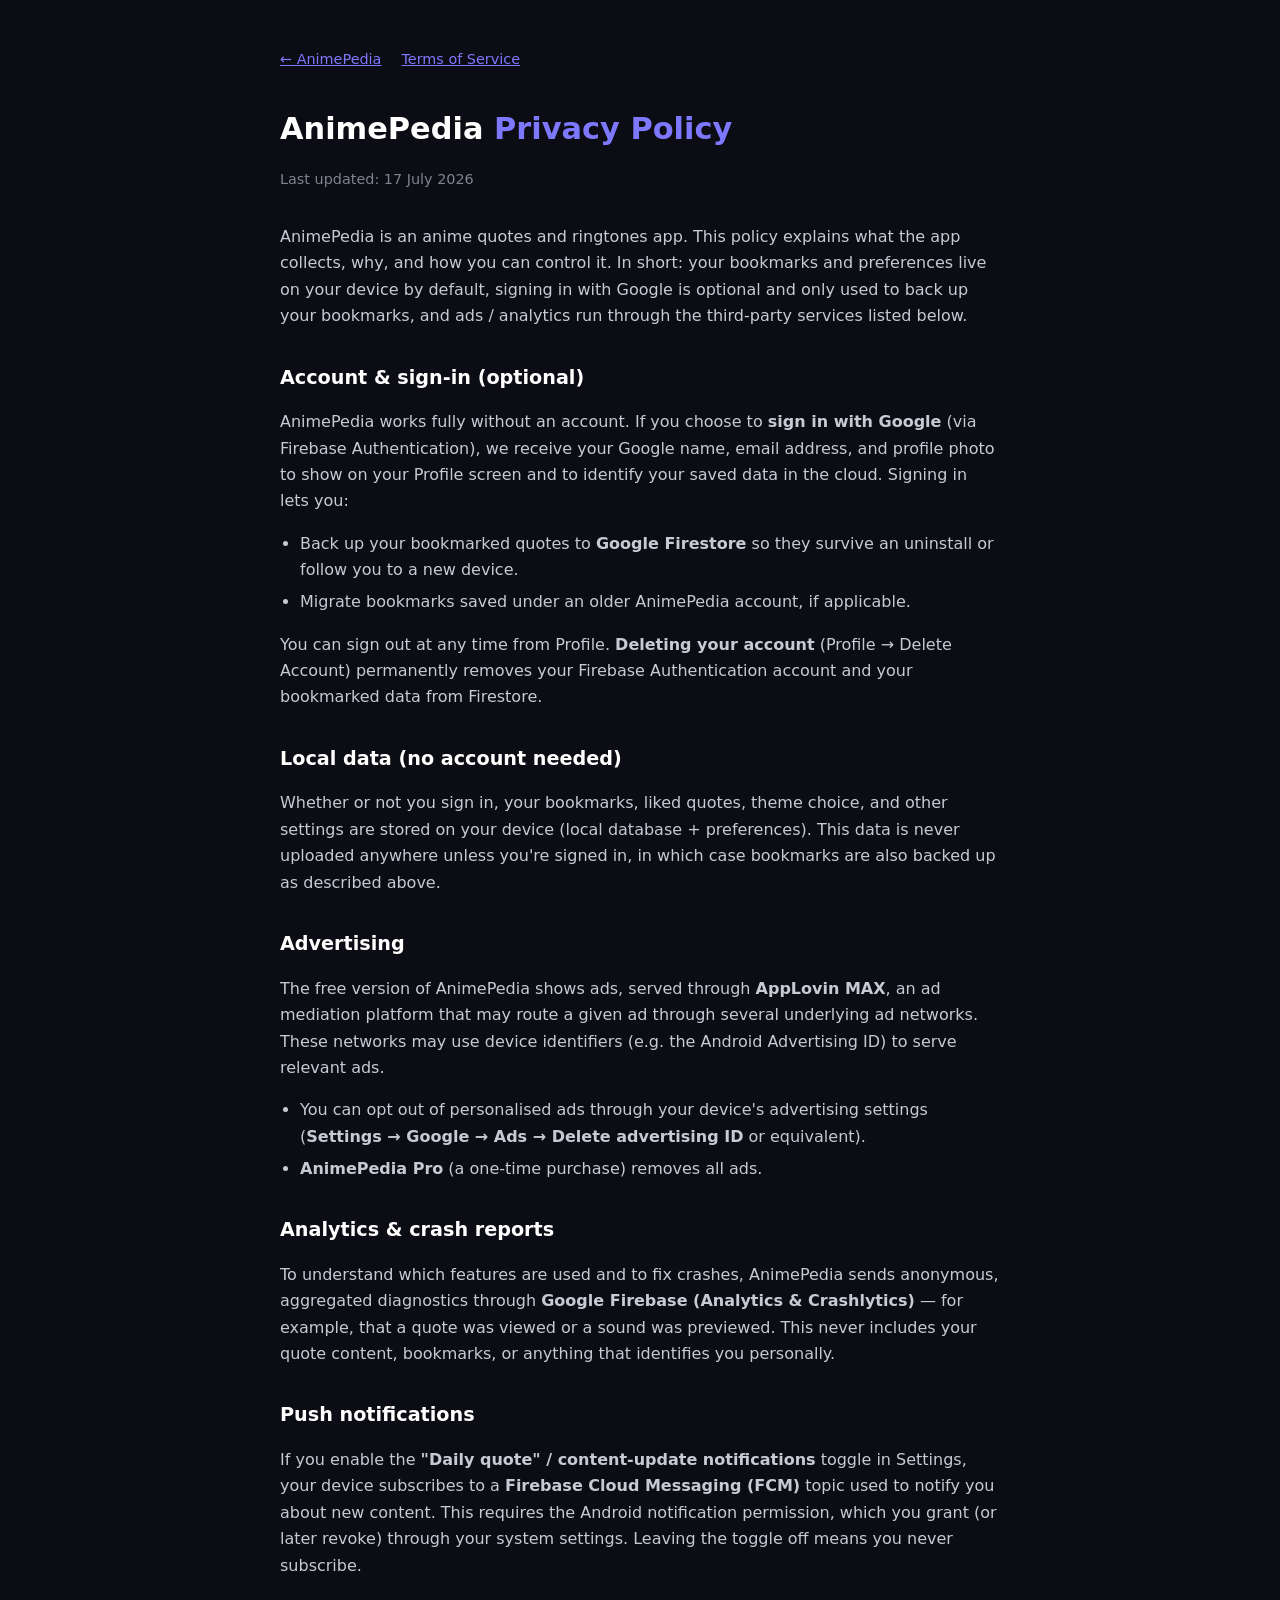
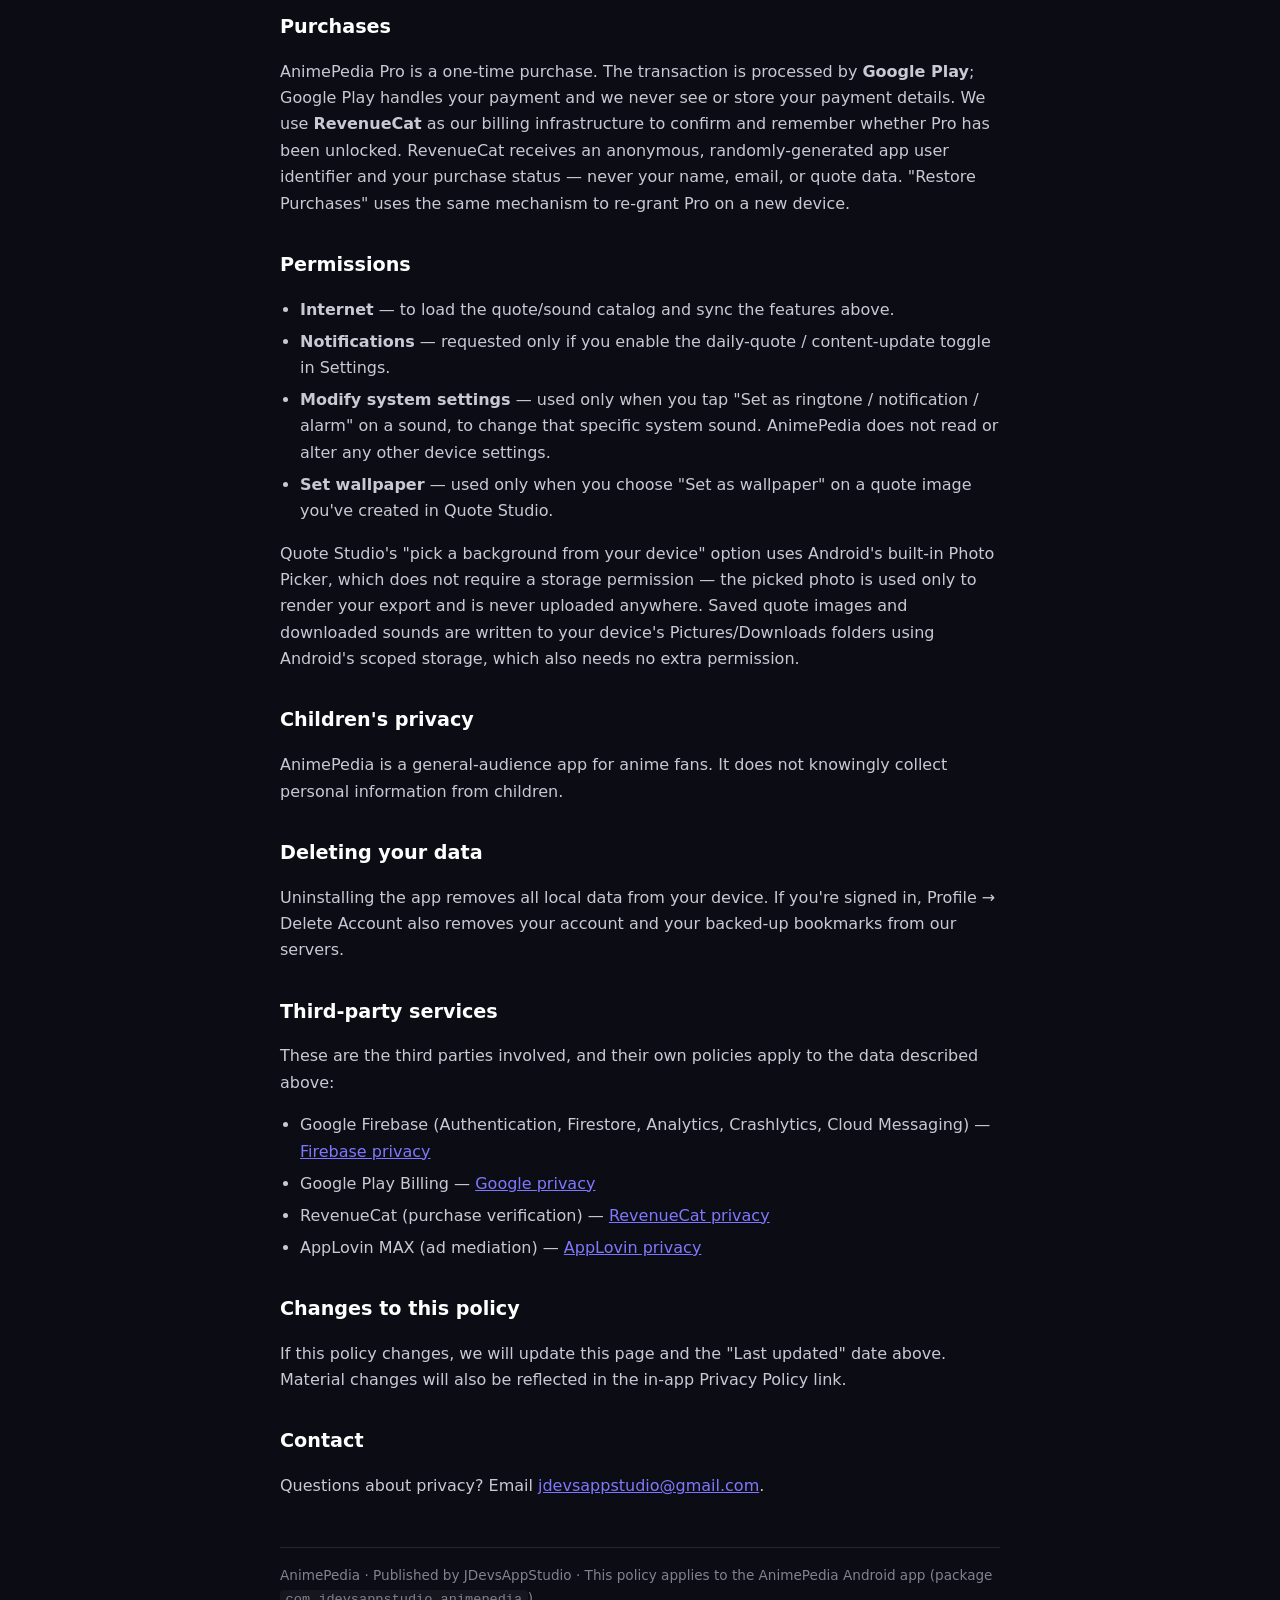
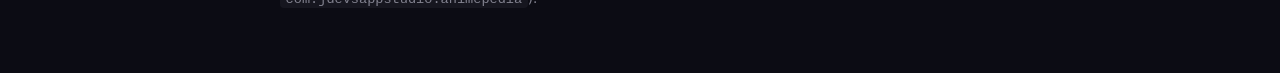
==== privacy-policy.html @ f49a3ed8 "Repurpose repo as animepedia.jdevsappstudio.com - Replace the old Bootstrap-template site with the n" ====
<!DOCTYPE html>
<html lang="en">
<head>
  <meta charset="utf-8" />
  <meta name="viewport" content="width=device-width, initial-scale=1" />
  <title>AnimePedia — Privacy Policy</title>
  <meta name="description" content="Privacy policy for AnimePedia, an anime quotes and ringtones app for Android." />
  <style>
    :root { color-scheme: dark; }
    body {
      margin: 0; padding: 2rem 1rem 4rem; background: #0C0C14; color: #C9C9D4;
      font-family: -apple-system, "Segoe UI", Roboto, "Hanken Grotesk", system-ui, sans-serif;
      line-height: 1.65;
    }
    main { max-width: 720px; margin: 0 auto; }
    h1 { font-size: 1.9rem; margin: 0 0 .25rem; color: #FFFFFF; }
    h2 { font-size: 1.2rem; margin: 2rem 0 .5rem; color: #FFFFFF; }
    .meta { color: #82828F; font-size: .9rem; margin-bottom: 2rem; }
    a { color: #7E78FF; }
    a:hover { color: #34E0C8; }
    ul { padding-left: 1.25rem; }
    li { margin: .35rem 0; }
    .accent { color: #7E78FF; }
    .nav { margin-bottom: 2rem; display: flex; gap: 1.25rem; flex-wrap: wrap; }
    .nav a { font-size: .9rem; }
    footer { margin-top: 3rem; color: #82828F; font-size: .85rem; border-top: 1px solid #25252F; padding-top: 1rem; }
    code { background: #16161F; padding: .1rem .35rem; border-radius: 4px; }
  </style>
</head>
<body>
<main>
  <p class="nav"><a href="index.html">← AnimePedia</a> <a href="terms-of-service.html">Terms of Service</a></p>

  <h1>AnimePedia <span class="accent">Privacy Policy</span></h1>
  <p class="meta">Last updated: 17 July 2026</p>

  <p>
    AnimePedia is an anime quotes and ringtones app. This policy explains what the app collects,
    why, and how you can control it. In short: your bookmarks and preferences live on your device by
    default, signing in with Google is optional and only used to back up your bookmarks, and ads /
    analytics run through the third-party services listed below.
  </p>

  <h2>Account &amp; sign-in (optional)</h2>
  <p>
    AnimePedia works fully without an account. If you choose to <strong>sign in with Google</strong>
    (via Firebase Authentication), we receive your Google name, email address, and profile photo to
    show on your Profile screen and to identify your saved data in the cloud. Signing in lets you:
  </p>
  <ul>
    <li>Back up your bookmarked quotes to <strong>Google Firestore</strong> so they survive an
      uninstall or follow you to a new device.</li>
    <li>Migrate bookmarks saved under an older AnimePedia account, if applicable.</li>
  </ul>
  <p>
    You can sign out at any time from Profile. <strong>Deleting your account</strong> (Profile →
    Delete Account) permanently removes your Firebase Authentication account and your bookmarked
    data from Firestore.
  </p>

  <h2>Local data (no account needed)</h2>
  <p>
    Whether or not you sign in, your bookmarks, liked quotes, theme choice, and other settings are
    stored on your device (local database + preferences). This data is never uploaded anywhere
    unless you're signed in, in which case bookmarks are also backed up as described above.
  </p>

  <h2>Advertising</h2>
  <p>
    The free version of AnimePedia shows ads, served through <strong>AppLovin MAX</strong>, an ad
    mediation platform that may route a given ad through several underlying ad networks. These
    networks may use device identifiers (e.g. the Android Advertising ID) to serve relevant ads.
  </p>
  <ul>
    <li>You can opt out of personalised ads through your device's advertising settings
      (<strong>Settings → Google → Ads → Delete advertising ID</strong> or equivalent).</li>
    <li><strong>AnimePedia Pro</strong> (a one-time purchase) removes all ads.</li>
  </ul>

  <h2>Analytics &amp; crash reports</h2>
  <p>
    To understand which features are used and to fix crashes, AnimePedia sends anonymous,
    aggregated diagnostics through <strong>Google Firebase (Analytics &amp; Crashlytics)</strong> —
    for example, that a quote was viewed or a sound was previewed. This never includes your quote
    content, bookmarks, or anything that identifies you personally.
  </p>

  <h2>Push notifications</h2>
  <p>
    If you enable the <strong>"Daily quote" / content-update notifications</strong> toggle in
    Settings, your device subscribes to a <strong>Firebase Cloud Messaging (FCM)</strong> topic used
    to notify you about new content. This requires the Android notification permission, which you
    grant (or later revoke) through your system settings. Leaving the toggle off means you never
    subscribe.
  </p>

  <h2>Purchases</h2>
  <p>
    AnimePedia Pro is a one-time purchase. The transaction is processed by
    <strong>Google Play</strong>; Google Play handles your payment and we never see or store your
    payment details. We use <strong>RevenueCat</strong> as our billing infrastructure to confirm and
    remember whether Pro has been unlocked. RevenueCat receives an anonymous, randomly-generated app
    user identifier and your purchase status — never your name, email, or quote data.
    "Restore Purchases" uses the same mechanism to re-grant Pro on a new device.
  </p>

  <h2>Permissions</h2>
  <ul>
    <li><strong>Internet</strong> — to load the quote/sound catalog and sync the features above.</li>
    <li><strong>Notifications</strong> — requested only if you enable the daily-quote /
      content-update toggle in Settings.</li>
    <li><strong>Modify system settings</strong> — used only when you tap "Set as ringtone /
      notification / alarm" on a sound, to change that specific system sound. AnimePedia does not
      read or alter any other device settings.</li>
    <li><strong>Set wallpaper</strong> — used only when you choose "Set as wallpaper" on a quote
      image you've created in Quote Studio.</li>
  </ul>
  <p>
    Quote Studio's "pick a background from your device" option uses Android's built-in Photo Picker,
    which does not require a storage permission — the picked photo is used only to render your
    export and is never uploaded anywhere. Saved quote images and downloaded sounds are written to
    your device's Pictures/Downloads folders using Android's scoped storage, which also needs no
    extra permission.
  </p>

  <h2>Children's privacy</h2>
  <p>
    AnimePedia is a general-audience app for anime fans. It does not knowingly collect personal
    information from children.
  </p>

  <h2>Deleting your data</h2>
  <p>
    Uninstalling the app removes all local data from your device. If you're signed in, Profile →
    Delete Account also removes your account and your backed-up bookmarks from our servers.
  </p>

  <h2>Third-party services</h2>
  <p>These are the third parties involved, and their own policies apply to the data described above:</p>
  <ul>
    <li>Google Firebase (Authentication, Firestore, Analytics, Crashlytics, Cloud Messaging) —
      <a href="https://firebase.google.com/support/privacy">Firebase privacy</a></li>
    <li>Google Play Billing — <a href="https://policies.google.com/privacy">Google privacy</a></li>
    <li>RevenueCat (purchase verification) —
      <a href="https://www.revenuecat.com/privacy">RevenueCat privacy</a></li>
    <li>AppLovin MAX (ad mediation) —
      <a href="https://www.applovin.com/privacy/">AppLovin privacy</a></li>
  </ul>

  <h2>Changes to this policy</h2>
  <p>
    If this policy changes, we will update this page and the "Last updated" date above. Material
    changes will also be reflected in the in-app Privacy Policy link.
  </p>

  <h2>Contact</h2>
  <p>
    Questions about privacy? Email <a href="mailto:jdevsappstudio@gmail.com">jdevsappstudio@gmail.com</a>.
  </p>

  <footer>
    AnimePedia · Published by JDevsAppStudio · This policy applies to the AnimePedia Android app
    (package <code>com.jdevsappstudio.animepedia</code>).
  </footer>
</main>
</body>
</html>
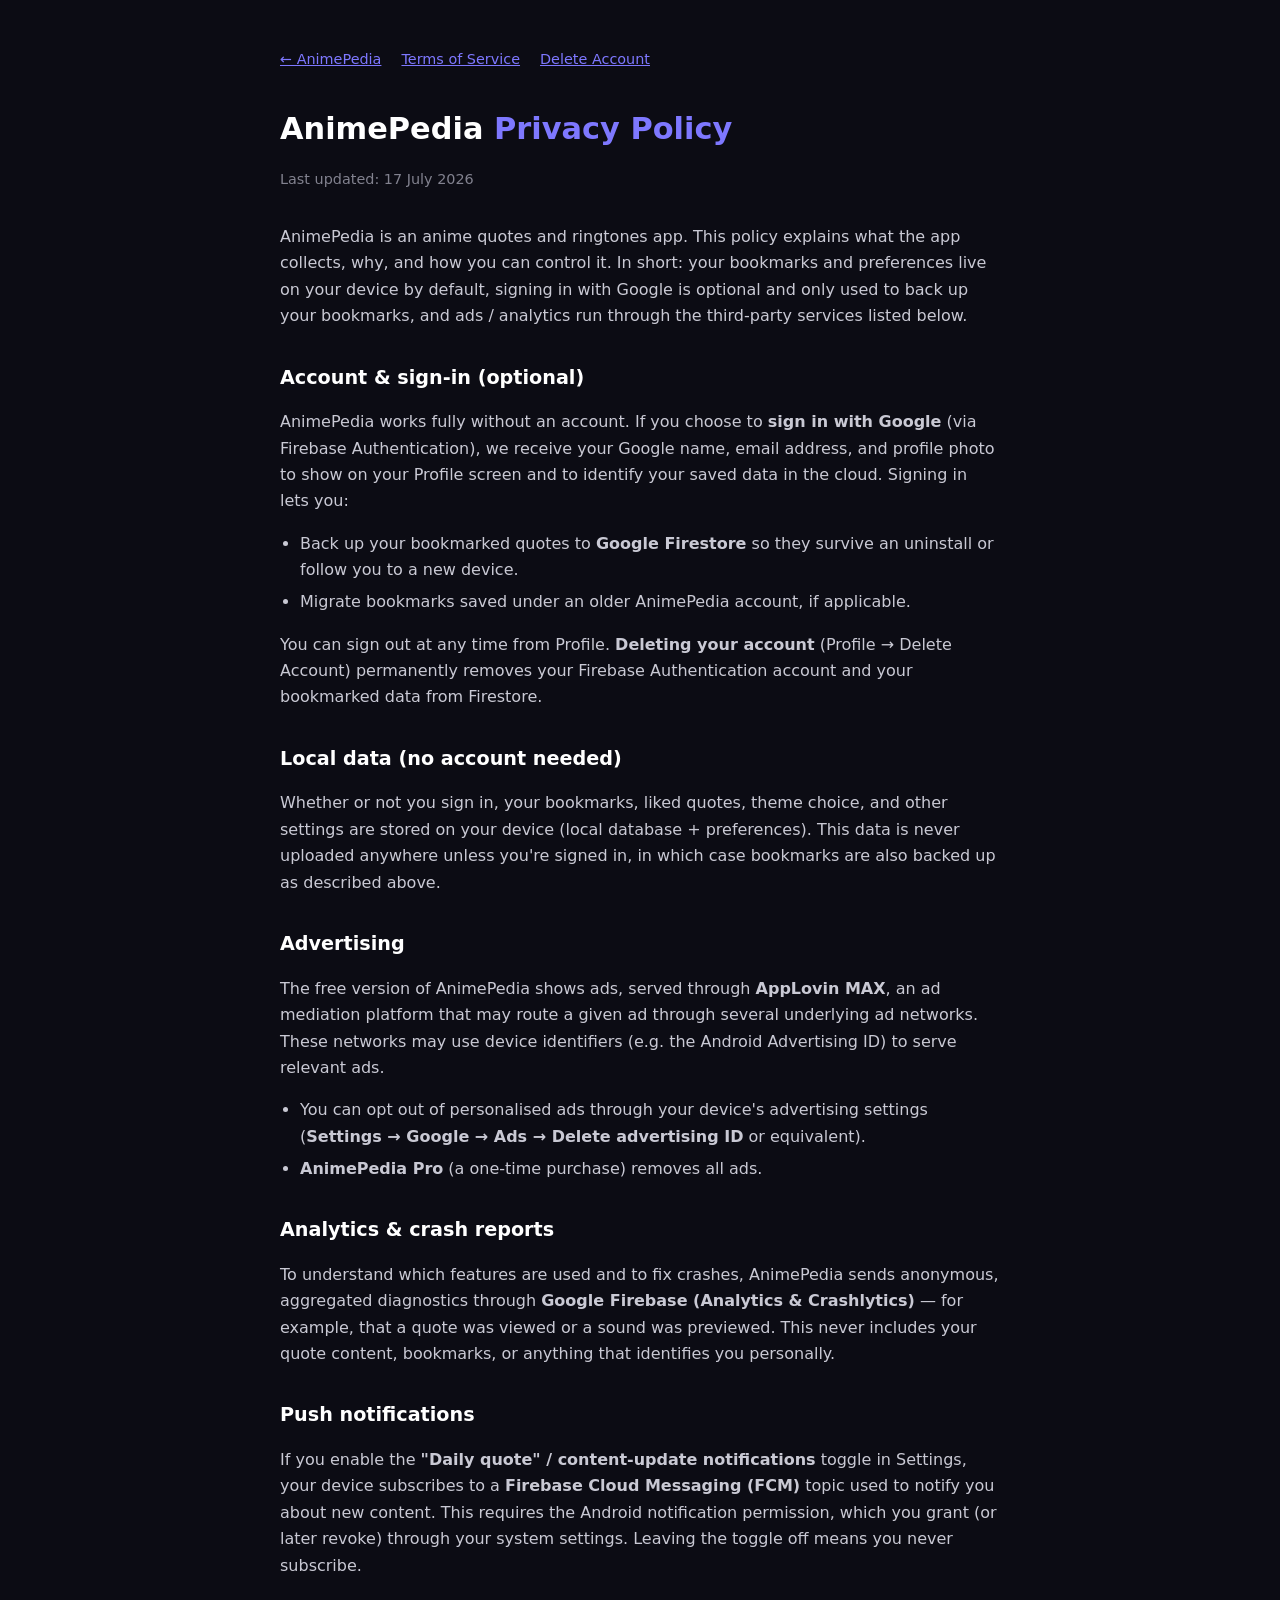
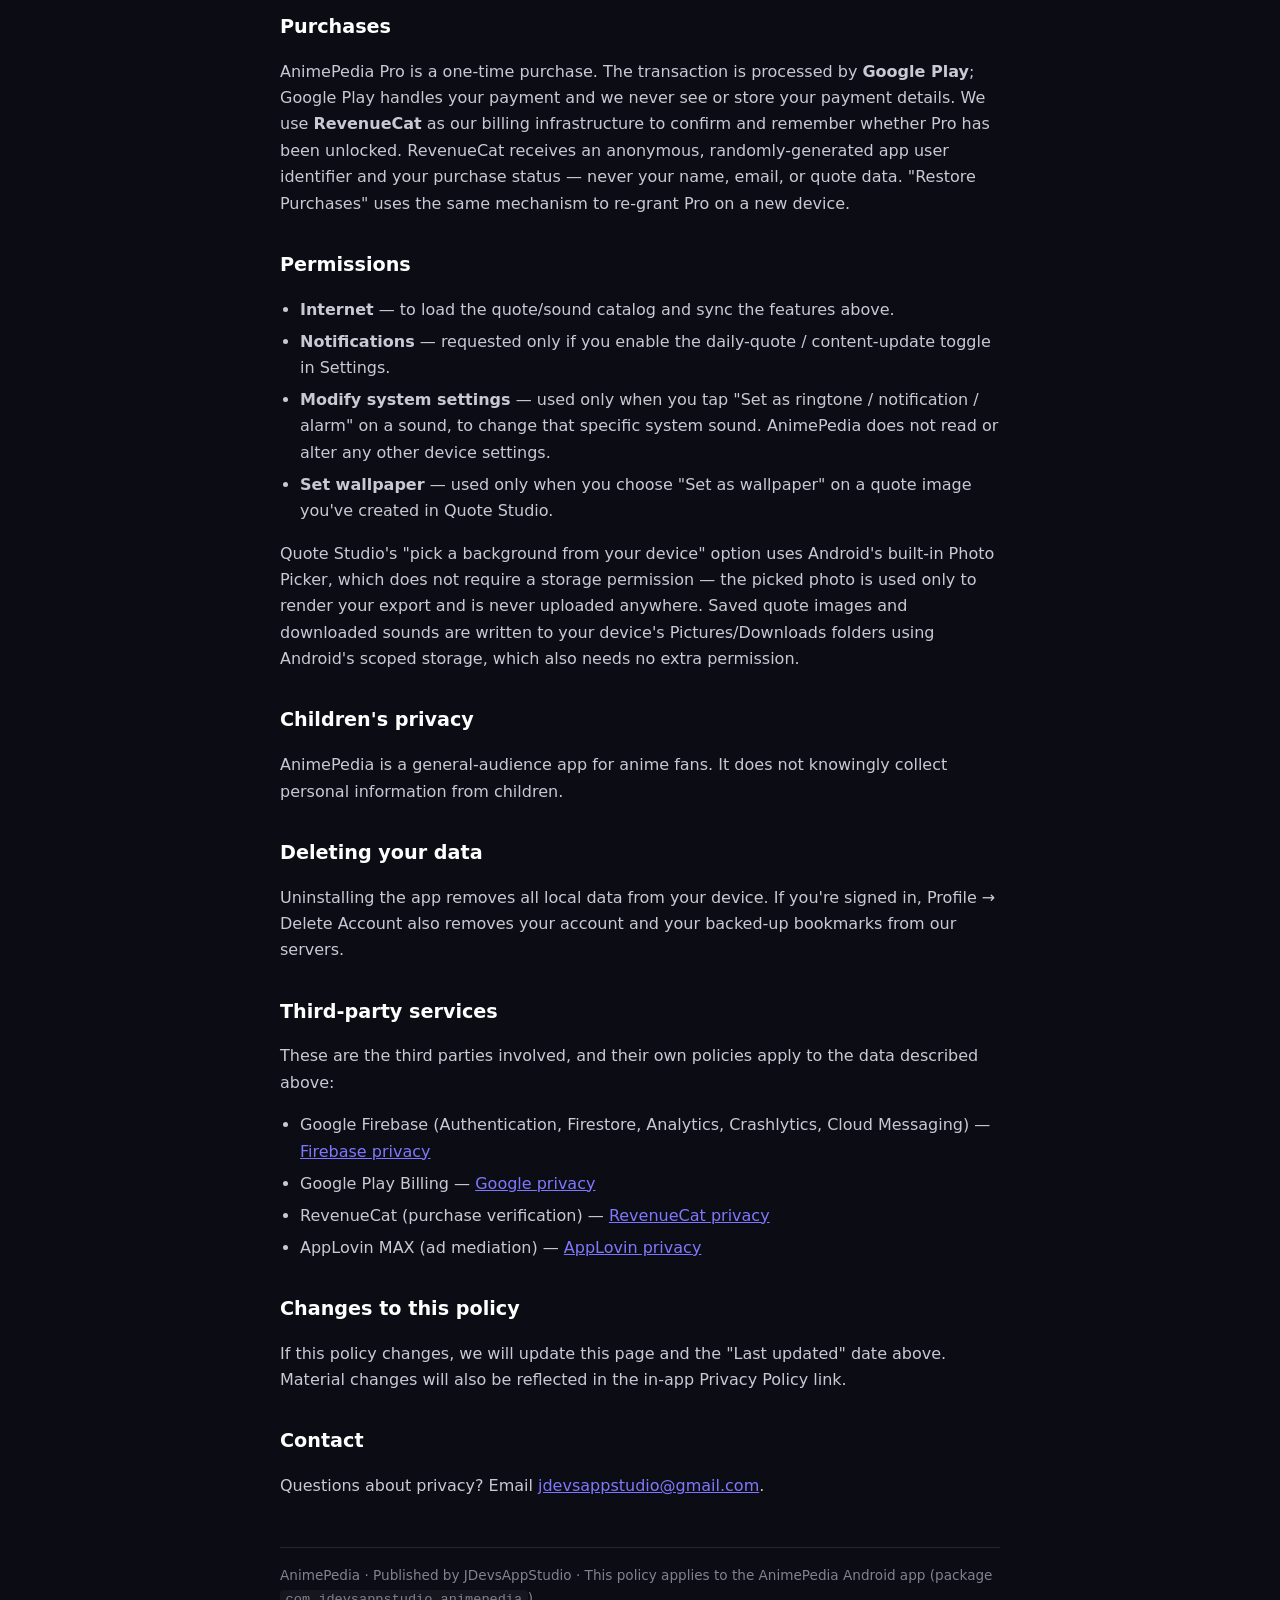
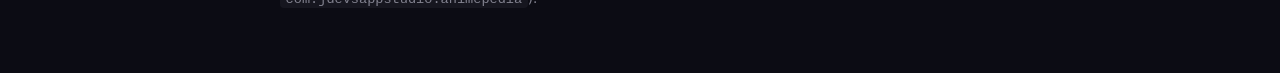
==== commit d1dbbedb: "Add account/data deletion page Play Console's Data Safety form had been pointing both the account- d" ====
--- a/privacy-policy.html
+++ b/privacy-policy.html
@@ -29,7 +29,7 @@
 </head>
 <body>
 <main>
-  <p class="nav"><a href="index.html">← AnimePedia</a> <a href="terms-of-service.html">Terms of Service</a></p>
+  <p class="nav"><a href="index.html">← AnimePedia</a> <a href="terms-of-service.html">Terms of Service</a> <a href="delete-account.html">Delete Account</a></p>
 
   <h1>AnimePedia <span class="accent">Privacy Policy</span></h1>
   <p class="meta">Last updated: 17 July 2026</p>
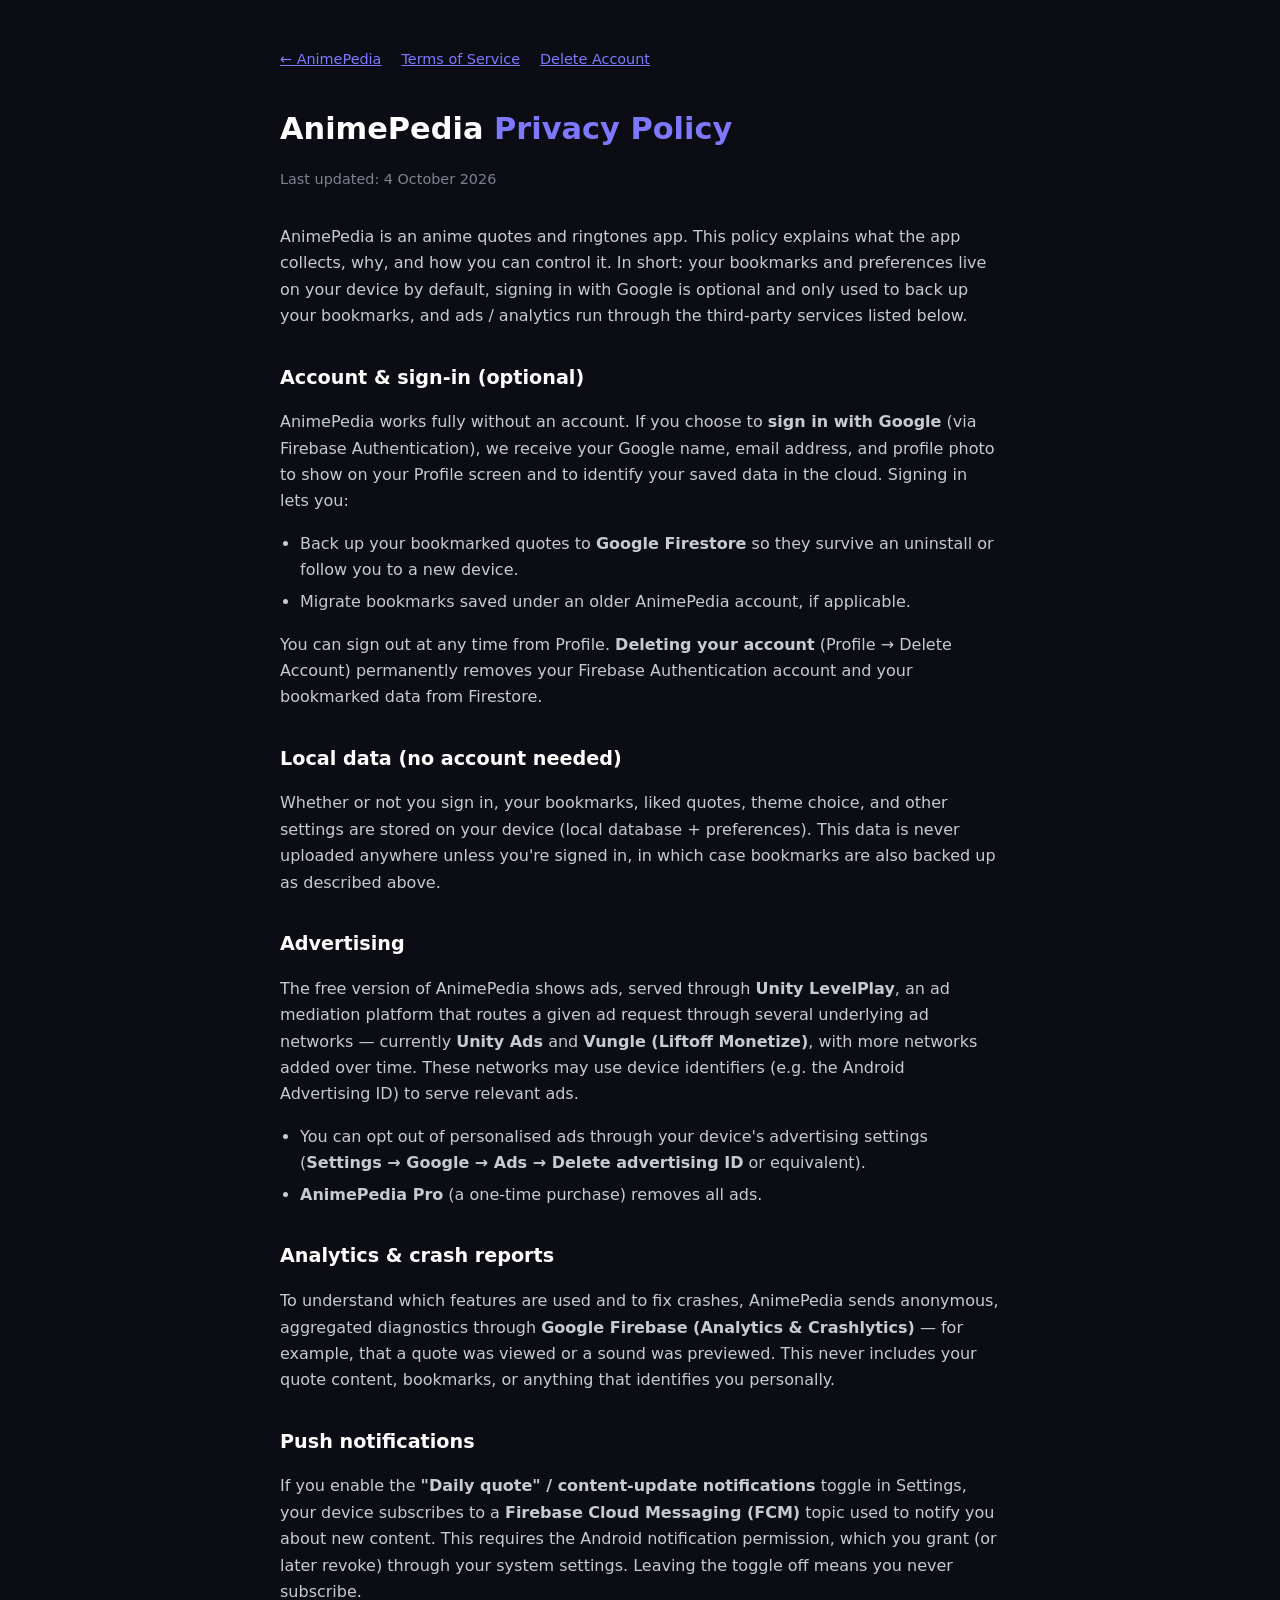
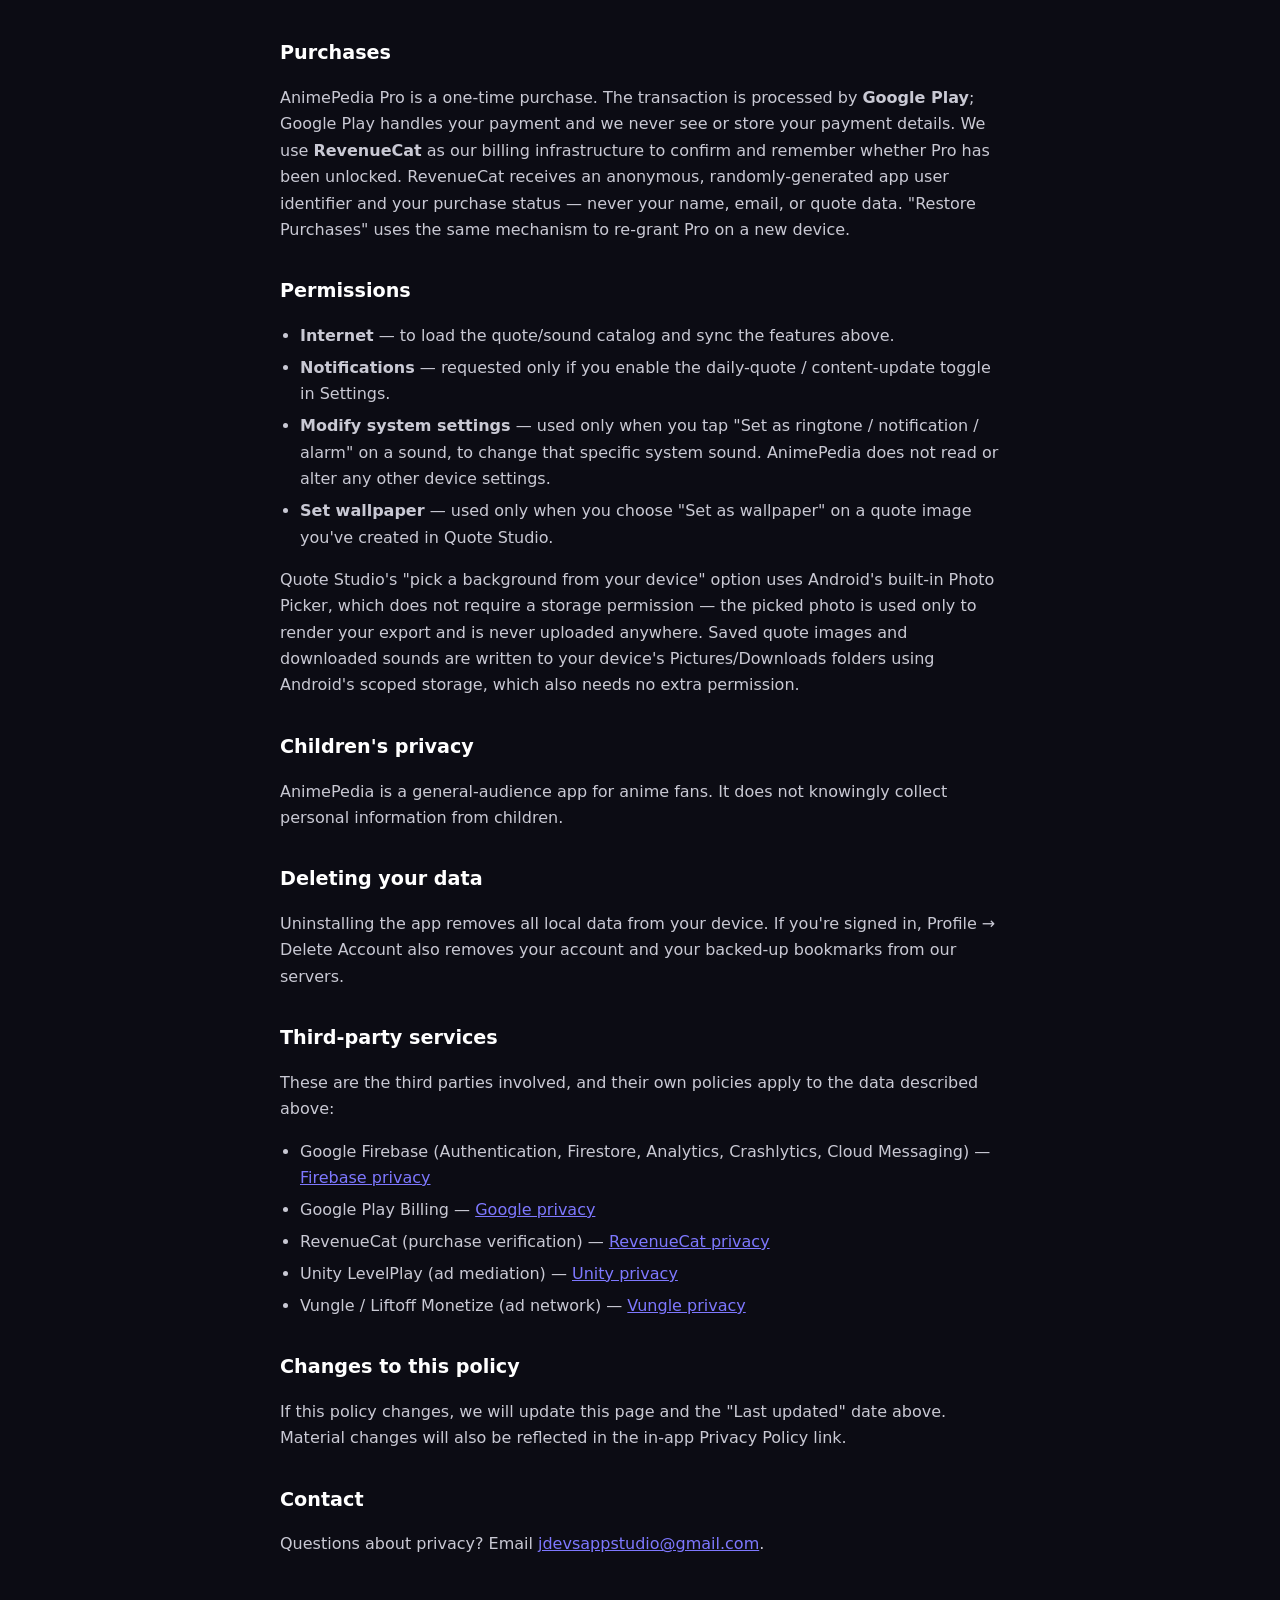
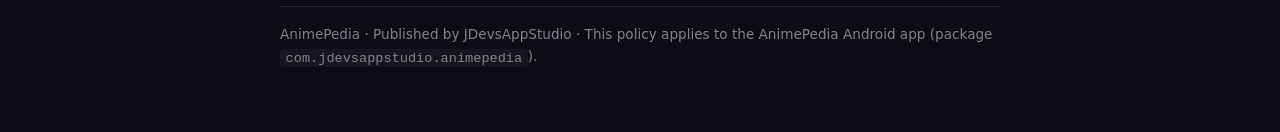
==== commit 9efc2388: "Correct Privacy Policy ad-mediation disclosure: AppLovin -> Unity LevelPlay + Vungle AppLovin MAX wa" ====
--- a/privacy-policy.html
+++ b/privacy-policy.html
@@ -32,7 +32,7 @@
   <p class="nav"><a href="index.html">← AnimePedia</a> <a href="terms-of-service.html">Terms of Service</a> <a href="delete-account.html">Delete Account</a></p>
 
   <h1>AnimePedia <span class="accent">Privacy Policy</span></h1>
-  <p class="meta">Last updated: 17 July 2026</p>
+  <p class="meta">Last updated: 4 October 2026</p>
 
   <p>
     AnimePedia is an anime quotes and ringtones app. This policy explains what the app collects,
@@ -67,9 +67,11 @@
 
   <h2>Advertising</h2>
   <p>
-    The free version of AnimePedia shows ads, served through <strong>AppLovin MAX</strong>, an ad
-    mediation platform that may route a given ad through several underlying ad networks. These
-    networks may use device identifiers (e.g. the Android Advertising ID) to serve relevant ads.
+    The free version of AnimePedia shows ads, served through <strong>Unity LevelPlay</strong>, an ad
+    mediation platform that routes a given ad request through several underlying ad networks —
+    currently <strong>Unity Ads</strong> and <strong>Vungle (Liftoff Monetize)</strong>, with more
+    networks added over time. These networks may use device identifiers (e.g. the Android
+    Advertising ID) to serve relevant ads.
   </p>
   <ul>
     <li>You can opt out of personalised ads through your device's advertising settings
@@ -143,8 +145,10 @@
     <li>Google Play Billing — <a href="https://policies.google.com/privacy">Google privacy</a></li>
     <li>RevenueCat (purchase verification) —
       <a href="https://www.revenuecat.com/privacy">RevenueCat privacy</a></li>
-    <li>AppLovin MAX (ad mediation) —
-      <a href="https://www.applovin.com/privacy/">AppLovin privacy</a></li>
+    <li>Unity LevelPlay (ad mediation) —
+      <a href="https://unity.com/legal/game-player-and-app-user-privacy-policy">Unity privacy</a></li>
+    <li>Vungle / Liftoff Monetize (ad network) —
+      <a href="https://vungle.com/privacy">Vungle privacy</a></li>
   </ul>
 
   <h2>Changes to this policy</h2>
